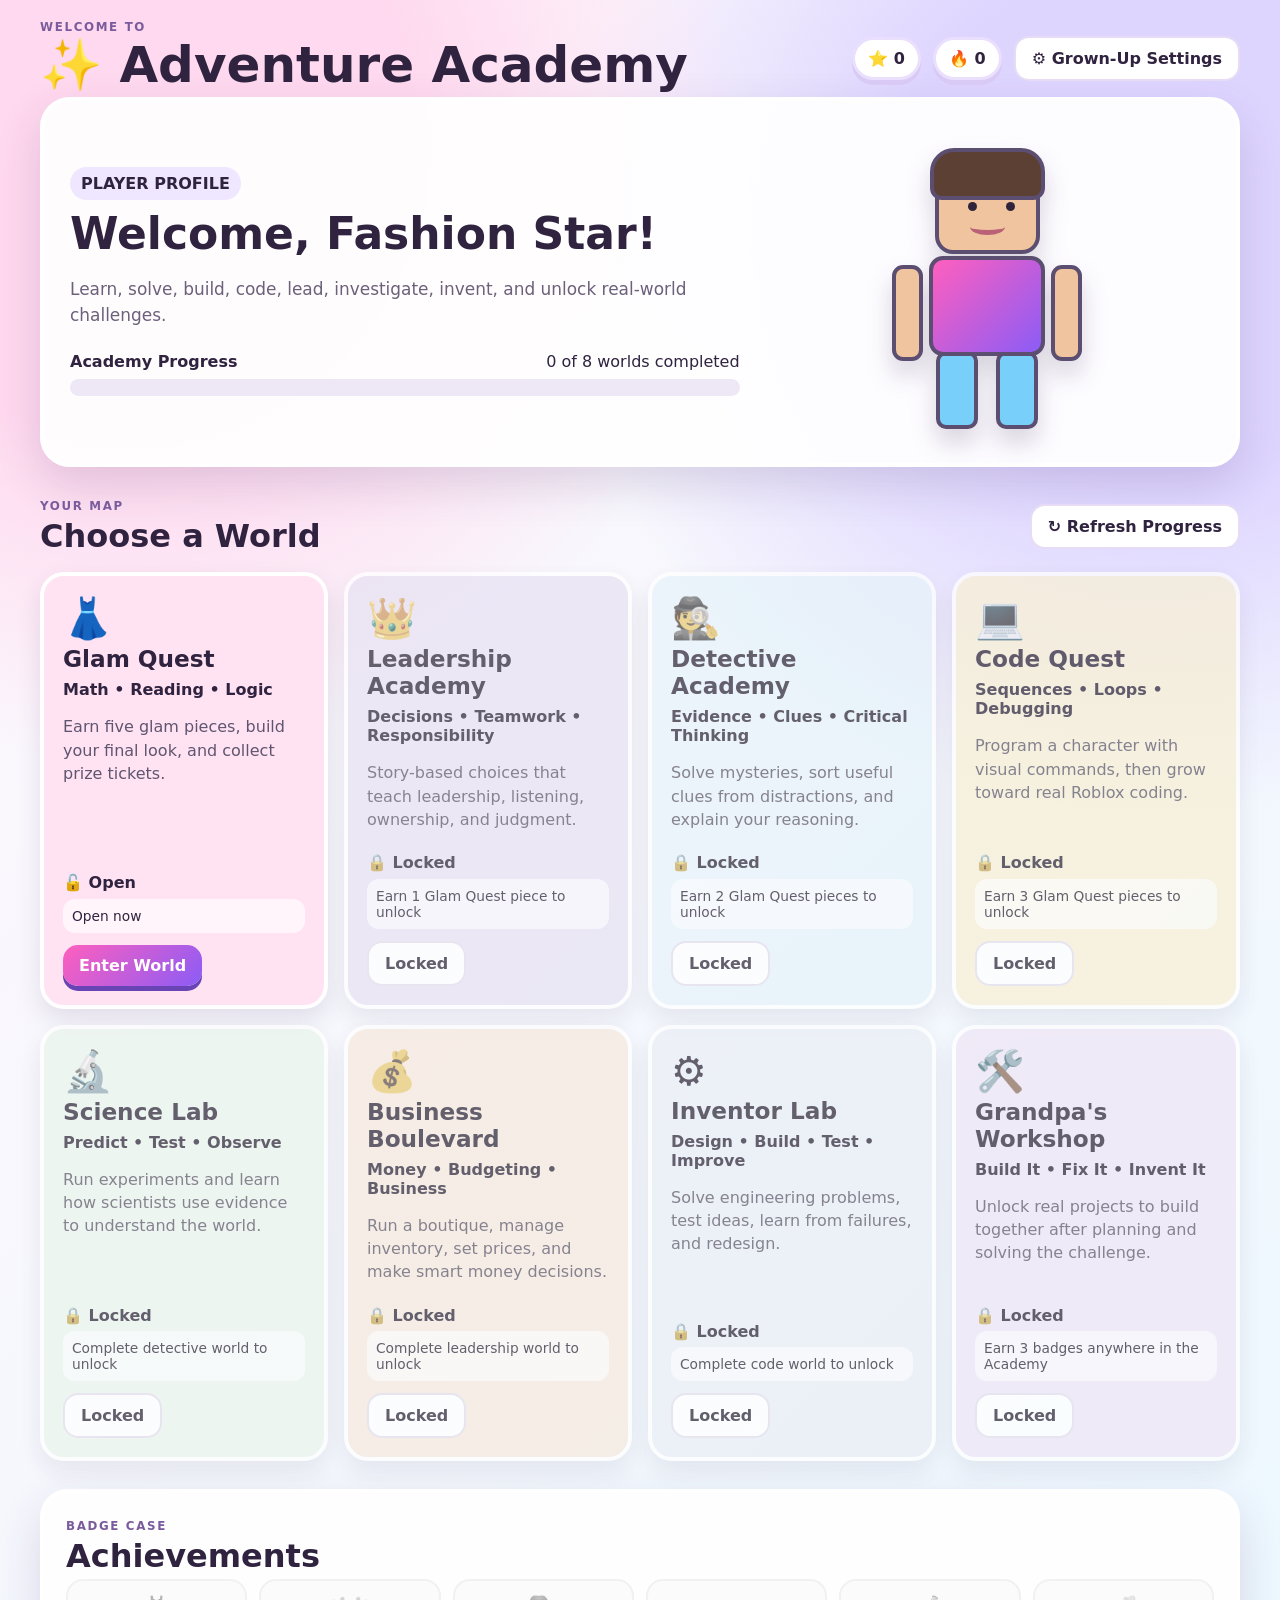
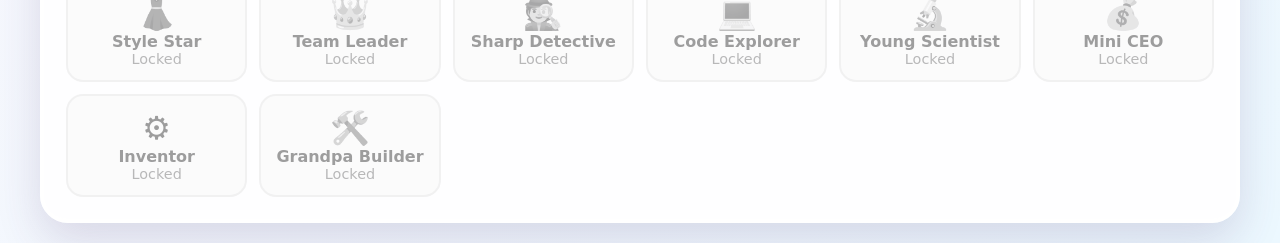
==== index.html @ c1e18049 "Initial Adventure Academy build" ====
<!DOCTYPE html>
<html lang="en">
<head>
  <meta charset="UTF-8" />
  <meta name="viewport" content="width=device-width, initial-scale=1.0" />
  <title>Adventure Academy</title>
  <link rel="stylesheet" href="css/main.css" />
</head>
<body>
  <div class="app-shell">
    <header class="topbar">
      <div>
        <div class="eyebrow">WELCOME TO</div>
        <h1>✨ Adventure Academy</h1>
      </div>
      <div class="player-strip">
        <div class="stat">⭐ <span id="pointsValue">0</span></div>
        <div class="stat">🔥 <span id="curiosityValue">0</span></div>
        <button class="ghost-btn" id="settingsBtn">⚙ Grown-Up Settings</button>
      </div>
    </header>

    <main>
      <section class="hero-card">
        <div class="hero-copy">
          <span class="mini-badge">PLAYER PROFILE</span>
          <h2 id="welcomeName">Welcome, Fashion Star!</h2>
          <p>
            Learn, solve, build, code, lead, investigate, invent, and unlock real-world challenges.
          </p>
          <div class="progress-line">
            <div>
              <strong>Academy Progress</strong>
              <span id="academyProgressText">0 worlds completed</span>
            </div>
            <div class="progress-track"><div id="academyProgressBar"></div></div>
          </div>
        </div>
        <div class="avatar-card">
          <div class="avatar-preview" aria-label="blocky academy avatar">
            <div class="hair"></div>
            <div class="head"></div>
            <div class="eye left"></div>
            <div class="eye right"></div>
            <div class="smile"></div>
            <div class="torso"></div>
            <div class="arm left"></div>
            <div class="arm right"></div>
            <div class="leg left"></div>
            <div class="leg right"></div>
          </div>
        </div>
      </section>

      <section class="section-heading">
        <div>
          <span class="eyebrow">YOUR MAP</span>
          <h2>Choose a World</h2>
        </div>
        <button class="ghost-btn" id="refreshBtn">↻ Refresh Progress</button>
      </section>

      <section id="worldGrid" class="world-grid"></section>

      <section class="achievement-panel">
        <div>
          <span class="eyebrow">BADGE CASE</span>
          <h2>Achievements</h2>
        </div>
        <div id="badgeGrid" class="badge-grid"></div>
      </section>
    </main>
  </div>

  <dialog id="settingsDialog">
    <form method="dialog" class="settings-card">
      <div class="modal-head">
        <div>
          <span class="eyebrow">GROWN-UP CONTROLS</span>
          <h2>Academy Settings</h2>
        </div>
        <button class="icon-btn" value="cancel">✕</button>
      </div>

      <label>
        Player name
        <input id="playerNameInput" type="text" maxlength="30" />
      </label>

      <label>
        Grand prize
        <input id="grandPrizeInput" type="text" maxlength="80" />
      </label>

      <div class="setting-block">
        <strong>Testing controls</strong>
        <p class="small">Useful while we are building new worlds.</p>
        <div class="button-row">
          <button type="button" class="secondary-btn" id="unlockAllBtn">Unlock All Worlds</button>
          <button type="button" class="danger-btn" id="resetBtn">Reset Progress</button>
        </div>
      </div>

      <div class="setting-block">
        <strong>Cloud status</strong>
        <p class="small" id="cloudStatus">
          Local save active. Firebase is scaffolded but not connected yet.
        </p>
      </div>

      <div class="button-row">
        <button type="button" class="primary-btn" id="saveSettingsBtn">Save Settings</button>
        <button class="ghost-btn" value="cancel">Close</button>
      </div>
    </form>
  </dialog>

  <script type="module" src="js/app.js"></script>
</body>
</html>
---- css/main.css ----
:root{
  --ink:#302340;
  --muted:#6c607a;
  --panel:#ffffffee;
  --pink:#ff5fbe;
  --purple:#8b5cf6;
  --blue:#5bc9ff;
  --gold:#ffd560;
  --green:#48d38b;
  --danger:#e85f6b;
  --shadow:0 18px 45px rgba(73,49,106,.16);
}
*{box-sizing:border-box}
body{
  margin:0;
  min-height:100vh;
  font-family:Inter,ui-sans-serif,system-ui,-apple-system,BlinkMacSystemFont,"Segoe UI",sans-serif;
  color:var(--ink);
  background:
    radial-gradient(circle at 10% 8%, #ffd9ef 0 14%, transparent 30%),
    radial-gradient(circle at 90% 12%, #ded5ff 0 13%, transparent 30%),
    linear-gradient(135deg,#fff7fc,#ecf8ff);
}
button,input{font:inherit}
button{cursor:pointer}
.app-shell{max-width:1240px;margin:0 auto;padding:20px}
.topbar,.section-heading,.player-strip,.button-row,.modal-head{
  display:flex;align-items:center;justify-content:space-between;gap:12px;flex-wrap:wrap;
}
.topbar h1{margin:.15rem 0;font-size:clamp(30px,4vw,50px)}
.eyebrow{font-size:.74rem;font-weight:900;letter-spacing:.14em;color:#7a5c9d}
.player-strip{justify-content:flex-end}
.stat{
  background:#fff;border:3px solid #eadffd;border-radius:999px;
  padding:9px 13px;font-weight:900;box-shadow:0 5px 0 #d8caf4;
}
.hero-card{
  display:grid;grid-template-columns:1.2fr .8fr;gap:24px;align-items:center;
  background:var(--panel);border:4px solid #fff;border-radius:30px;padding:26px;box-shadow:var(--shadow)
}
.hero-card h2{font-size:clamp(28px,4vw,44px);margin:.45rem 0}
.hero-card p{color:var(--muted);font-size:1.06rem;line-height:1.55}
.mini-badge{display:inline-block;background:#efe7ff;border-radius:999px;padding:7px 11px;font-weight:900}
.progress-line{margin-top:24px}
.progress-line>div:first-child{display:flex;justify-content:space-between;gap:12px}
.progress-track{height:17px;background:#eee8f6;border-radius:999px;overflow:hidden;margin-top:8px}
#academyProgressBar{height:100%;width:0;background:linear-gradient(90deg,var(--pink),var(--purple),var(--blue));transition:.3s}
.avatar-card{display:grid;place-items:center}
.avatar-preview{width:230px;height:310px;position:relative;filter:drop-shadow(0 14px 12px rgba(57,37,80,.18))}
.avatar-preview div{position:absolute;border:4px solid #5c4e70}
.head{width:105px;height:96px;left:63px;top:31px;background:#efc49f;border-radius:18px;z-index:3}
.hair{width:115px;height:52px;left:58px;top:21px;background:#5c4034;border-radius:24px 24px 12px 12px;z-index:5}
.torso{width:116px;height:100px;left:57px;top:129px;background:linear-gradient(135deg,var(--pink),var(--purple));border-radius:14px;z-index:2}
.arm{width:31px;height:96px;top:138px;background:#efc49f;border-radius:11px;z-index:1}
.arm.left{left:20px}.arm.right{right:20px}
.leg{width:42px;height:78px;top:224px;background:#78cffa;border-radius:10px}
.leg.left{left:64px}.leg.right{right:64px}
.eye{width:9px;height:9px;background:#30243a;border:0!important;border-radius:50%;top:75px;z-index:7}
.eye.left{left:96px}.eye.right{left:134px}
.smile{width:35px;height:16px;border:0!important;border-bottom:5px solid #ba6077!important;border-radius:50%;left:98px;top:92px;z-index:7}
.section-heading{margin:28px 0 14px}
.section-heading h2,.achievement-panel h2{margin:.2rem 0;font-size:2rem}
.world-grid{display:grid;grid-template-columns:repeat(auto-fit,minmax(240px,1fr));gap:16px}
.world-card{
  position:relative;overflow:hidden;border-radius:24px;padding:19px;min-height:240px;
  border:4px solid #fff;box-shadow:0 11px 25px rgba(63,42,92,.12);
  display:flex;flex-direction:column;justify-content:space-between;
}
.world-card h3{font-size:1.45rem;margin:.2rem 0 .5rem}
.world-card p{line-height:1.45;color:#5f5570}
.world-card.locked{filter:saturate(.55);opacity:.72}
.world-card .world-icon{font-size:2.5rem}
.world-card .status{font-weight:900;margin:.4rem 0}
.world-card .unlock-note{font-size:.86rem;background:#ffffffa8;border-radius:12px;padding:9px}
.world-card:nth-child(8n+1){background:#ffe3f2}
.world-card:nth-child(8n+2){background:#e9e0ff}
.world-card:nth-child(8n+3){background:#def5ff}
.world-card:nth-child(8n+4){background:#fff0bd}
.world-card:nth-child(8n+5){background:#e3f8e7}
.world-card:nth-child(8n+6){background:#ffe8d2}
.world-card:nth-child(8n+7){background:#e7eefc}
.world-card:nth-child(8n+8){background:#f4e3ff}
.primary-btn,.secondary-btn,.ghost-btn,.danger-btn,.icon-btn{
  border:0;border-radius:15px;padding:11px 16px;font-weight:900
}
.primary-btn{background:linear-gradient(135deg,var(--pink),var(--purple));color:#fff;box-shadow:0 5px 0 #6944b5}
.secondary-btn{background:linear-gradient(135deg,#5ed1ff,#4d8eff);color:#fff;box-shadow:0 5px 0 #346ccb}
.ghost-btn{background:#fff;color:var(--ink);border:2px solid #e6dcf5}
.danger-btn{background:var(--danger);color:#fff}
.icon-btn{background:#f4eefb}
.achievement-panel{
  margin-top:28px;background:var(--panel);border:4px solid #fff;border-radius:28px;padding:22px;box-shadow:var(--shadow)
}
.badge-grid{display:grid;grid-template-columns:repeat(auto-fit,minmax(160px,1fr));gap:12px}
.badge{background:#faf7ff;border:2px solid #e8def5;border-radius:17px;padding:13px;text-align:center}
.badge.locked{opacity:.45;filter:grayscale(1)}
.badge .badge-icon{font-size:2rem}
dialog{border:0;background:transparent;padding:0;max-width:760px;width:min(92vw,760px)}
dialog::backdrop{background:rgba(35,24,50,.5);backdrop-filter:blur(4px)}
.settings-card{background:#fff;border-radius:26px;padding:24px;box-shadow:var(--shadow)}
.settings-card label{display:grid;gap:6px;font-weight:900;margin:14px 0}
.settings-card input{padding:12px;border:2px solid #dfd4ef;border-radius:12px}
.setting-block{background:#faf7ff;border:2px solid #e8def5;border-radius:17px;padding:14px;margin:15px 0}
.small{font-size:.9rem;color:var(--muted)}
@media(max-width:760px){.hero-card{grid-template-columns:1fr}.avatar-card{order:-1}.app-shell{padding:12px}}
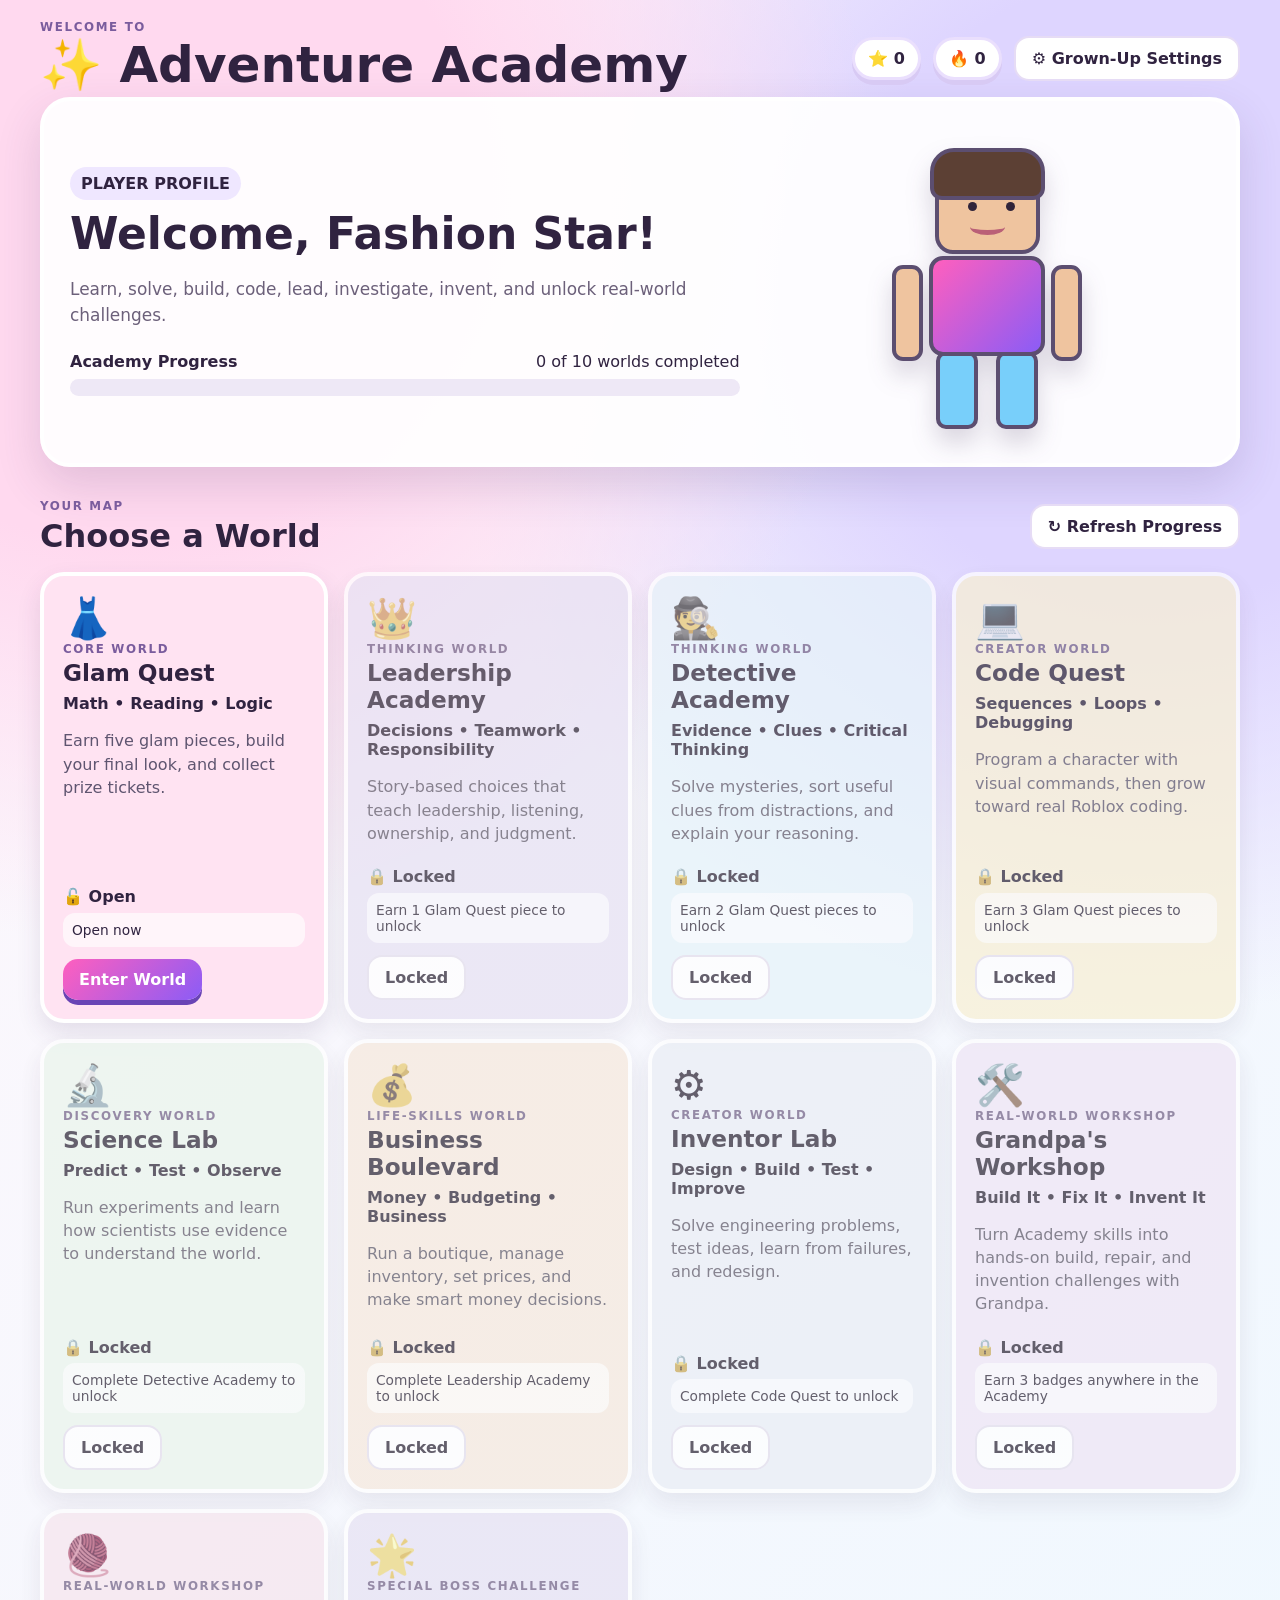
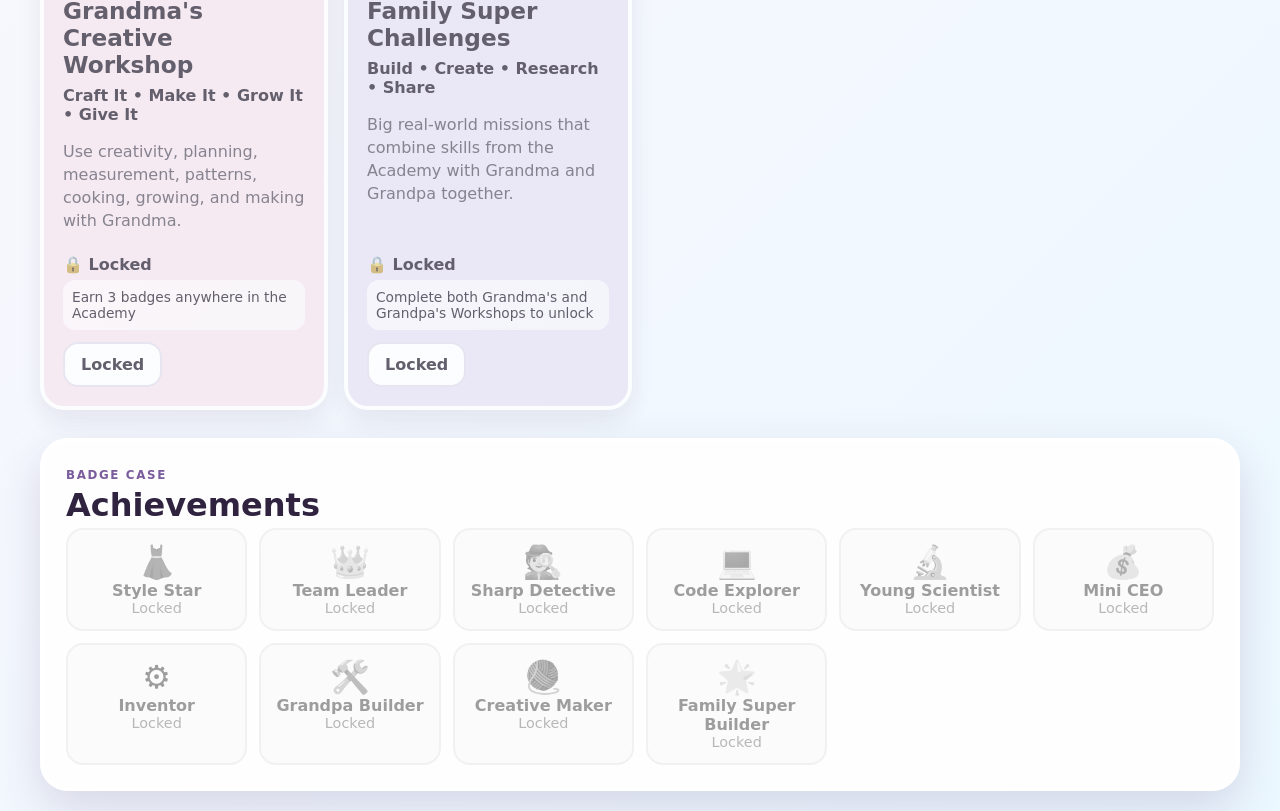
==== commit b57d9e9b: "Build Code Quest v1 with five coding sections" ====
--- a/index.html
+++ b/index.html
@@ -9,112 +9,96 @@
 <body>
   <div class="app-shell">
     <header class="topbar">
-      <div>
-        <div class="eyebrow">WELCOME TO</div>
-        <h1>✨ Adventure Academy</h1>
-      </div>
+      <div><div class="eyebrow">WELCOME TO</div><h1>✨ Adventure Academy</h1></div>
       <div class="player-strip">
         <div class="stat">⭐ <span id="pointsValue">0</span></div>
         <div class="stat">🔥 <span id="curiosityValue">0</span></div>
-        <button class="ghost-btn" id="settingsBtn">⚙ Grown-Up Settings</button>
+        <button class="ghost-btn" id="grownUpBtn" aria-label="Grown-Up Settings">⚙ Grown-Up Settings</button>
       </div>
     </header>
-
     <main>
       <section class="hero-card">
         <div class="hero-copy">
           <span class="mini-badge">PLAYER PROFILE</span>
           <h2 id="welcomeName">Welcome, Fashion Star!</h2>
-          <p>
-            Learn, solve, build, code, lead, investigate, invent, and unlock real-world challenges.
-          </p>
+          <p>Learn, solve, build, code, lead, investigate, invent, and unlock real-world challenges.</p>
           <div class="progress-line">
-            <div>
-              <strong>Academy Progress</strong>
-              <span id="academyProgressText">0 worlds completed</span>
-            </div>
+            <div><strong>Academy Progress</strong><span id="academyProgressText">0 worlds completed</span></div>
             <div class="progress-track"><div id="academyProgressBar"></div></div>
           </div>
         </div>
-        <div class="avatar-card">
-          <div class="avatar-preview" aria-label="blocky academy avatar">
-            <div class="hair"></div>
-            <div class="head"></div>
-            <div class="eye left"></div>
-            <div class="eye right"></div>
-            <div class="smile"></div>
-            <div class="torso"></div>
-            <div class="arm left"></div>
-            <div class="arm right"></div>
-            <div class="leg left"></div>
-            <div class="leg right"></div>
-          </div>
-        </div>
+        <div class="avatar-card"><div class="avatar-preview" aria-label="blocky academy avatar">
+          <div class="hair"></div><div class="head"></div><div class="eye left"></div><div class="eye right"></div>
+          <div class="smile"></div><div class="torso"></div><div class="arm left"></div><div class="arm right"></div>
+          <div class="leg left"></div><div class="leg right"></div>
+        </div></div>
       </section>
-
       <section class="section-heading">
-        <div>
-          <span class="eyebrow">YOUR MAP</span>
-          <h2>Choose a World</h2>
-        </div>
+        <div><span class="eyebrow">YOUR MAP</span><h2>Choose a World</h2></div>
         <button class="ghost-btn" id="refreshBtn">↻ Refresh Progress</button>
       </section>
-
       <section id="worldGrid" class="world-grid"></section>
-
       <section class="achievement-panel">
-        <div>
-          <span class="eyebrow">BADGE CASE</span>
-          <h2>Achievements</h2>
-        </div>
+        <div><span class="eyebrow">BADGE CASE</span><h2>Achievements</h2></div>
         <div id="badgeGrid" class="badge-grid"></div>
       </section>
     </main>
   </div>
 
+  <dialog id="pinDialog">
+    <form method="dialog" class="settings-card">
+      <div class="modal-head"><div><span class="eyebrow">GROWN-UPS ONLY</span><h2>Enter PIN</h2></div><button class="icon-btn" value="cancel">✕</button></div>
+      <p class="small">Enter the 4-digit grown-up PIN.</p>
+      <label>PIN<input id="pinInput" type="password" inputmode="numeric" maxlength="4" autocomplete="off" /></label>
+      <p id="pinError" class="small" style="color:#b52d3a;min-height:1.2em"></p>
+      <div class="button-row"><button type="button" class="primary-btn" id="pinSubmitBtn">Open Grown-Up Settings</button><button class="ghost-btn" value="cancel">Cancel</button></div>
+    </form>
+  </dialog>
+
   <dialog id="settingsDialog">
     <form method="dialog" class="settings-card">
-      <div class="modal-head">
-        <div>
-          <span class="eyebrow">GROWN-UP CONTROLS</span>
-          <h2>Academy Settings</h2>
-        </div>
-        <button class="icon-btn" value="cancel">✕</button>
-      </div>
-
-      <label>
-        Player name
-        <input id="playerNameInput" type="text" maxlength="30" />
-      </label>
-
-      <label>
-        Grand prize
-        <input id="grandPrizeInput" type="text" maxlength="80" />
-      </label>
+      <div class="modal-head"><div><span class="eyebrow">GROWN-UP CONTROLS</span><h2>Academy Settings</h2></div><button class="icon-btn" value="cancel">✕</button></div>
+      <label>Player name<input id="playerNameInput" type="text" maxlength="30" /></label>
+      <label>Grand prize<input id="grandPrizeInput" type="text" maxlength="80" /></label>
 
       <div class="setting-block">
-        <strong>Testing controls</strong>
-        <p class="small">Useful while we are building new worlds.</p>
-        <div class="button-row">
-          <button type="button" class="secondary-btn" id="unlockAllBtn">Unlock All Worlds</button>
-          <button type="button" class="danger-btn" id="resetBtn">Reset Progress</button>
-        </div>
+        <strong>🎟 Prize Center</strong>
+        <p class="small">Configure prizes privately before they are earned.</p>
+        <button type="button" class="secondary-btn" id="prizeCenterBtn">Open Prize Center</button>
       </div>
 
       <div class="setting-block">
-        <strong>Cloud status</strong>
-        <p class="small" id="cloudStatus">
-          Local save active. Firebase is scaffolded but not connected yet.
-        </p>
+        <strong>🔊 Reading & learning support</strong>
+        <p class="small">Spoken directions, hints, solve/help statistics, and difficulty controls will live in this protected grown-up area as those systems are expanded.</p>
       </div>
 
-      <div class="button-row">
-        <button type="button" class="primary-btn" id="saveSettingsBtn">Save Settings</button>
-        <button class="ghost-btn" value="cancel">Close</button>
+      <div class="setting-block">
+        <strong>🔓 Development/Test Mode</strong>
+        <p class="small">Unlocks all worlds for adult testing. It does not count as player progress.</p>
+        <button type="button" class="secondary-btn" id="unlockAllBtn">Unlock All Worlds</button>
       </div>
+
+      <div class="setting-block">
+        <strong>🔐 Grown-Up PIN</strong>
+        <p class="small">Change the 4-digit PIN. Default for this hotfix is <strong>2468</strong>. Change it before Jayce uses the game.</p>
+        <label>New 4-digit PIN<input id="newPinInput" type="password" inputmode="numeric" maxlength="4" placeholder="4 digits" /></label>
+        <button type="button" class="secondary-btn" id="changePinBtn">Change PIN</button>
+      </div>
+
+      <div class="setting-block">
+        <strong>☁ Cloud status</strong>
+        <p class="small" id="cloudStatus">Local save active. Firebase is scaffolded but not connected yet.</p>
+      </div>
+
+      <div class="setting-block" style="border-color:#f0a5ad;background:#fff2f3">
+        <strong>⚠ Reset Entire Game</strong>
+        <p class="small">Erases Academy progress on this device. Requires a warning plus typing RESET.</p>
+        <button type="button" class="danger-btn" id="resetBtn">Reset Entire Game</button>
+      </div>
+
+      <div class="button-row"><button type="button" class="primary-btn" id="saveSettingsBtn">Save Settings</button><button class="ghost-btn" value="cancel">Close</button></div>
     </form>
   </dialog>
-
   <script type="module" src="js/app.js"></script>
 </body>
-</html>
+</html>
--- a/css/main.css
+++ b/css/main.css
@@ -104,3 +104,16 @@
 .setting-block{background:#faf7ff;border:2px solid #e8def5;border-radius:17px;padding:14px;margin:15px 0}
 .small{font-size:.9rem;color:var(--muted)}
 @media(max-width:760px){.hero-card{grid-template-columns:1fr}.avatar-card{order:-1}.app-shell{padding:12px}}
+
+.world-tag{
+  display:inline-block;
+  margin:.25rem 0 .15rem;
+  padding:5px 9px;
+  border-radius:999px;
+  background:#ffffffa8;
+  border:1px solid #ffffffcc;
+  font-size:.68rem;
+  font-weight:1000;
+  letter-spacing:.08em;
+  color:#74578f;
+}
